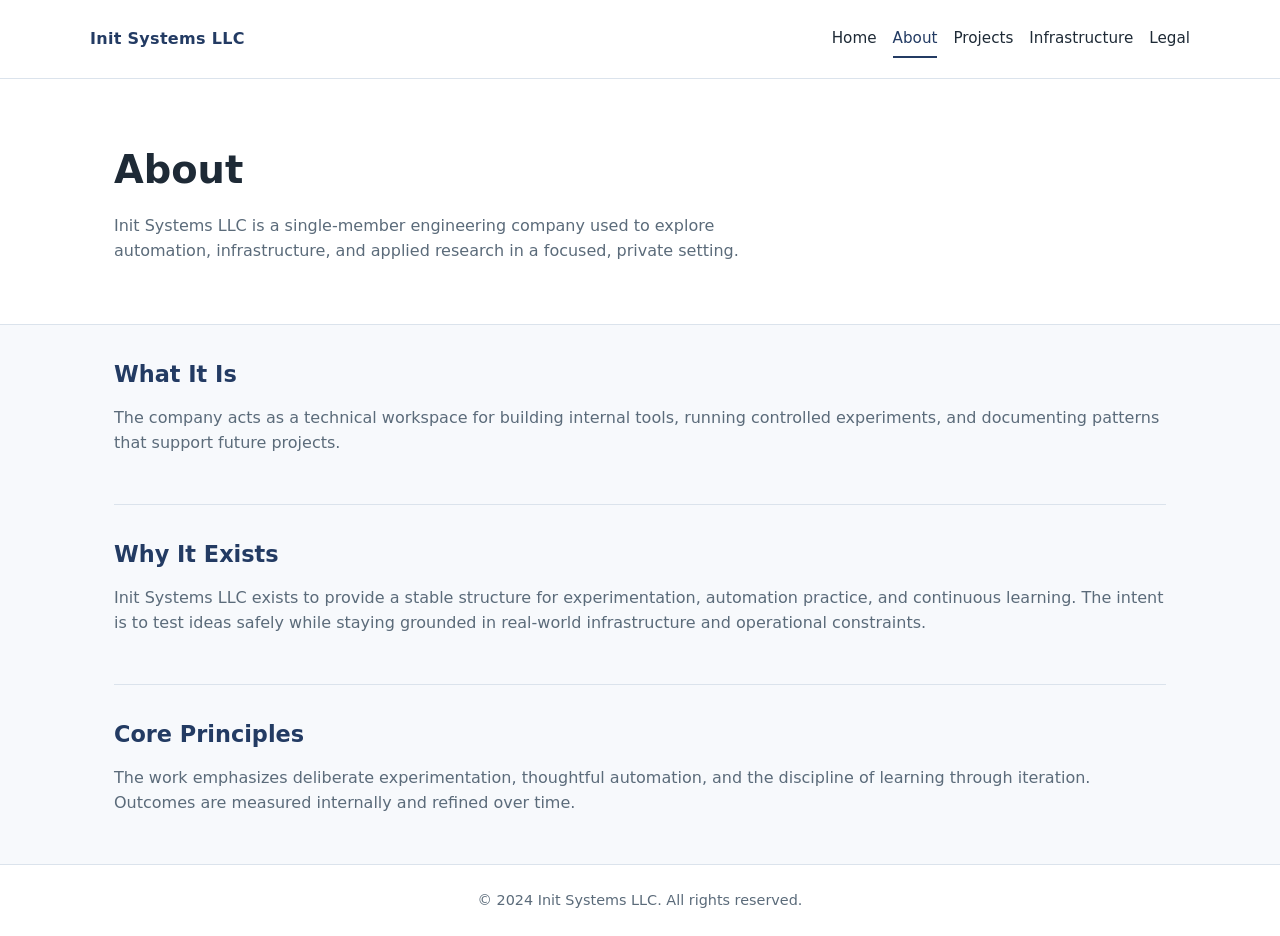
==== about.html @ 2083963a "Add static site for Init Systems LLC" ====
<!DOCTYPE html>
<html lang="en">
<head>
  <meta charset="UTF-8" />
  <meta name="viewport" content="width=device-width, initial-scale=1.0" />
  <title>About | Init Systems LLC</title>
  <link rel="stylesheet" href="assets/css/style.css" />
</head>
<body>
  <header class="site-header">
    <div class="container navbar">
      <div class="brand">Init Systems LLC</div>
      <nav class="nav-links" aria-label="Primary">
        <a href="index.html">Home</a>
        <a href="about.html" aria-current="page">About</a>
        <a href="projects.html">Projects</a>
        <a href="infrastructure.html">Infrastructure</a>
        <a href="legal.html">Legal</a>
      </nav>
    </div>
  </header>

  <section class="hero">
    <div class="container">
      <h1>About</h1>
      <p>
        Init Systems LLC is a single-member engineering company used to explore
        automation, infrastructure, and applied research in a focused, private setting.
      </p>
    </div>
  </section>

  <main class="container">
    <section class="section">
      <h2>What It Is</h2>
      <p>
        The company acts as a technical workspace for building internal tools, running
        controlled experiments, and documenting patterns that support future projects.
      </p>
    </section>

    <section class="section">
      <h2>Why It Exists</h2>
      <p>
        Init Systems LLC exists to provide a stable structure for experimentation,
        automation practice, and continuous learning. The intent is to test ideas safely
        while staying grounded in real-world infrastructure and operational constraints.
      </p>
    </section>

    <section class="section">
      <h2>Core Principles</h2>
      <p>
        The work emphasizes deliberate experimentation, thoughtful automation, and the
        discipline of learning through iteration. Outcomes are measured internally and
        refined over time.
      </p>
    </section>
  </main>

  <footer class="footer">
    <div class="container">&copy; 2024 Init Systems LLC. All rights reserved.</div>
  </footer>
</body>
</html>
---- assets/css/style.css ----
:root {
  color-scheme: light;
  --color-bg: #f7f9fc;
  --color-surface: #ffffff;
  --color-text: #1e2a36;
  --color-muted: #5b6b7a;
  --color-border: #dbe3ec;
  --color-accent: #233b63;
  --color-accent-light: #e4ebf5;
}

* {
  box-sizing: border-box;
  margin: 0;
  padding: 0;
}

body {
  font-family: system-ui, -apple-system, "Segoe UI", Roboto, Ubuntu, "Helvetica Neue", Arial, sans-serif;
  background: var(--color-bg);
  color: var(--color-text);
  line-height: 1.6;
}

a {
  color: inherit;
  text-decoration: none;
}

a:focus,
a:hover {
  color: var(--color-accent);
}

.container {
  max-width: 1100px;
  margin: 0 auto;
  padding: 0 24px;
}

.site-header {
  background: var(--color-surface);
  border-bottom: 1px solid var(--color-border);
  position: sticky;
  top: 0;
  z-index: 10;
}

.navbar {
  display: flex;
  align-items: center;
  justify-content: space-between;
  padding: 20px 0;
  gap: 20px;
}

.brand {
  font-weight: 600;
  letter-spacing: 0.3px;
  color: var(--color-accent);
}

.nav-links {
  display: flex;
  flex-wrap: wrap;
  gap: 16px;
  font-size: 0.95rem;
}

.nav-links a {
  padding: 6px 0;
  border-bottom: 2px solid transparent;
}

.nav-links a[aria-current="page"] {
  border-bottom-color: var(--color-accent);
  color: var(--color-accent);
}

.hero {
  background: var(--color-surface);
  padding: 60px 0;
  border-bottom: 1px solid var(--color-border);
}

.hero h1 {
  font-size: 2.4rem;
  margin-bottom: 12px;
}

.hero p {
  color: var(--color-muted);
  max-width: 680px;
}

main {
  padding: 48px 0 64px;
}

.section {
  padding: 32px 0;
  border-bottom: 1px solid var(--color-border);
}

.section:last-of-type {
  border-bottom: none;
}

.section h2 {
  font-size: 1.4rem;
  margin-bottom: 12px;
  color: var(--color-accent);
}

.section p {
  color: var(--color-muted);
  margin-bottom: 16px;
}

.list {
  list-style: disc;
  padding-left: 20px;
  color: var(--color-text);
}

.list li {
  margin-bottom: 8px;
}

.tag {
  display: inline-block;
  padding: 2px 8px;
  font-size: 0.75rem;
  border-radius: 999px;
  background: var(--color-accent-light);
  color: var(--color-accent);
  margin-left: 8px;
}

.footer {
  background: var(--color-surface);
  border-top: 1px solid var(--color-border);
  padding: 24px 0;
  text-align: center;
  color: var(--color-muted);
  font-size: 0.9rem;
}

@media (max-width: 720px) {
  .navbar {
    flex-direction: column;
    align-items: flex-start;
  }

  .hero h1 {
    font-size: 2rem;
  }
}
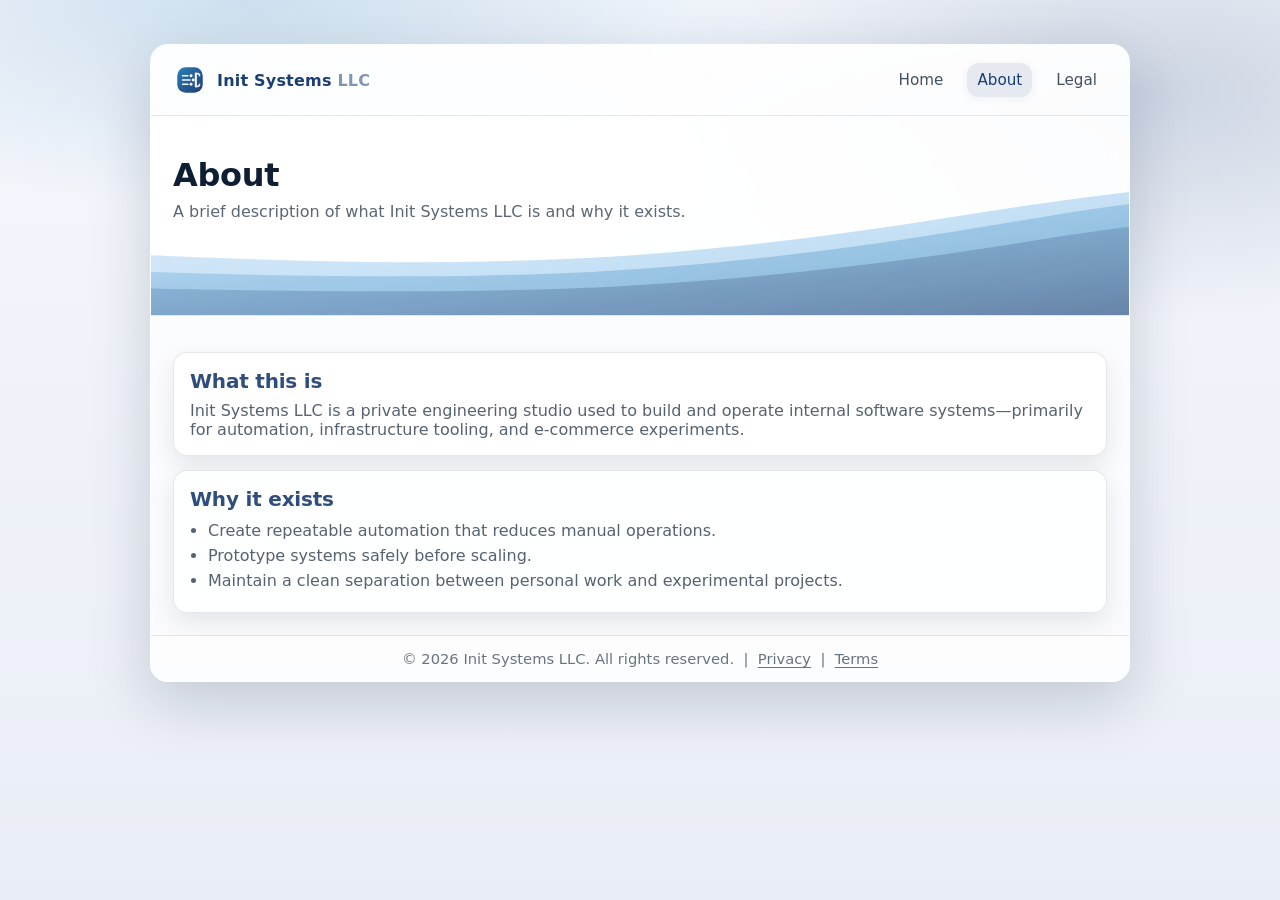
==== commit 67e55418: "Styles/Structure updates Updated styles, reduced pages, cleaned up styles" ====
--- a/about.html
+++ b/about.html
@@ -3,63 +3,68 @@
 <head>
   <meta charset="UTF-8" />
   <meta name="viewport" content="width=device-width, initial-scale=1.0" />
-  <title>About | Init Systems LLC</title>
+  <title>About • Init Systems LLC</title>
   <link rel="stylesheet" href="assets/css/style.css" />
+  <link rel="icon" href="assets/images/favicon.svg" type="image/svg+xml">
 </head>
 <body>
-  <header class="site-header">
-    <div class="container navbar">
-      <div class="brand">Init Systems LLC</div>
-      <nav class="nav-links" aria-label="Primary">
-        <a href="index.html">Home</a>
-        <a href="about.html" aria-current="page">About</a>
-        <a href="projects.html">Projects</a>
-        <a href="infrastructure.html">Infrastructure</a>
-        <a href="legal.html">Legal</a>
-      </nav>
+  <div class="page">
+    <div class="frame">
+      <header class="header">
+        <a class="brand" href="index.html">
+<svg xmlns="http://www.w3.org/2000/svg" viewBox="0 0 64 64" role="img" aria-label="Init Systems LLC">
+  <symbol id="logo" viewBox="0 0 64 64">
+    <defs>
+      <linearGradient id="lg" x1="0" y1="0" x2="1" y2="1">
+        <stop offset="0" stop-color="#2f7fb8"/>
+        <stop offset="1" stop-color="#1d3e72"/>
+      </linearGradient>
+    </defs>
+    <rect x="8" y="8" width="48" height="48" rx="16" fill="url(#lg)"/>
+    <path d="M18 24h10M18 32h14M18 40h10" stroke="#ffffff" stroke-width="3" stroke-linecap="round" opacity="0.95"/>
+    <circle cx="34" cy="24" r="2.8" fill="#fff" opacity="0.95"/>
+    <circle cx="38" cy="32" r="2.8" fill="#fff" opacity="0.95"/>
+    <circle cx="34" cy="40" r="2.8" fill="#fff" opacity="0.95"/>
+    <path d="M43 20v24" stroke="#fff" stroke-width="4" stroke-linecap="round" opacity="0.92"/>
+    <path d="M50 24c0-2.2-1.8-4-4-4h-2m6 20c0 2.2-1.8 4-4 4h-2" stroke="#fff" stroke-width="3" stroke-linecap="round" opacity="0.92"/>
+  </symbol>
+  <use href="#logo"/>
+</svg>
+          <div class="name">Init Systems <span>LLC</span></div>
+        </a>
+        <nav class="nav" aria-label="Primary">
+          <a href="index.html">Home</a>
+          <a href="about.html" aria-current="page">About</a>
+          <a href="legal.html">Legal</a>
+        </nav>
+      </header>
+
+      <section class="page-hero">
+        <h1>About</h1>
+        <p>A brief description of what Init Systems LLC is and why it exists.</p>
+      </section>
+
+      <main class="content">
+        <div class="surface">
+  <h2 class="section-title" style="margin:0 0 8px;">What this is</h2>
+  <p>Init Systems LLC is a private engineering studio used to build and operate internal software systems—primarily for automation, infrastructure tooling, and e-commerce experiments.</p>
+</div>
+
+<div class="surface">
+  <h2 class="section-title" style="margin:0 0 8px;">Why it exists</h2>
+  <ul class="list">
+    <li>Create repeatable automation that reduces manual operations.</li>
+    <li>Prototype systems safely before scaling.</li>
+    <li>Maintain a clean separation between personal work and experimental projects.</li>
+  </ul>
+</div>
+      </main>
+
+      <footer class="footer">
+        © 2026 Init Systems LLC. All rights reserved. &nbsp;|&nbsp;
+        <a href="legal.html">Privacy</a> &nbsp;|&nbsp; <a href="legal.html">Terms</a>
+      </footer>
     </div>
-  </header>
-
-  <section class="hero">
-    <div class="container">
-      <h1>About</h1>
-      <p>
-        Init Systems LLC is a single-member engineering company used to explore
-        automation, infrastructure, and applied research in a focused, private setting.
-      </p>
-    </div>
-  </section>
-
-  <main class="container">
-    <section class="section">
-      <h2>What It Is</h2>
-      <p>
-        The company acts as a technical workspace for building internal tools, running
-        controlled experiments, and documenting patterns that support future projects.
-      </p>
-    </section>
-
-    <section class="section">
-      <h2>Why It Exists</h2>
-      <p>
-        Init Systems LLC exists to provide a stable structure for experimentation,
-        automation practice, and continuous learning. The intent is to test ideas safely
-        while staying grounded in real-world infrastructure and operational constraints.
-      </p>
-    </section>
-
-    <section class="section">
-      <h2>Core Principles</h2>
-      <p>
-        The work emphasizes deliberate experimentation, thoughtful automation, and the
-        discipline of learning through iteration. Outcomes are measured internally and
-        refined over time.
-      </p>
-    </section>
-  </main>
-
-  <footer class="footer">
-    <div class="container">&copy; 2024 Init Systems LLC. All rights reserved.</div>
-  </footer>
+  </div>
 </body>
 </html>
--- a/assets/css/style.css
+++ b/assets/css/style.css
@@ -1,158 +1,400 @@
-:root {
-  color-scheme: light;
-  --color-bg: #f7f9fc;
-  --color-surface: #ffffff;
-  --color-text: #1e2a36;
-  --color-muted: #5b6b7a;
-  --color-border: #dbe3ec;
-  --color-accent: #233b63;
-  --color-accent-light: #e4ebf5;
-}
-
-* {
-  box-sizing: border-box;
+:root{
+  --bg: #e9edf5;
+  --frame: rgba(255,255,255,.72);
+  --surface: rgba(255,255,255,.86);
+  --text: #0f1f33;
+  --muted: #4d5e73;
+  --line: rgba(12, 28, 54, .10);
+  --shadow: 0 20px 60px rgba(12, 28, 54, .18);
+  --shadow-soft: 0 10px 26px rgba(12, 28, 54, .10);
+  --radius: 18px;
+
+  --primary: #1d3e72;
+  --primary-2: #2f7fb8;
+  --primary-3: #7fb9e6;
+
+  --btn: linear-gradient(180deg, #2f7fb8 0%, #1d3e72 100%);
+  --btn-hover: linear-gradient(180deg, #3890cd 0%, #214a86 100%);
+
+  --max: 980px;
+}
+
+*{ box-sizing: border-box; }
+html,body{ height:100%; }
+body{
+  margin:0;
+  font-family: system-ui, -apple-system, Segoe UI, Roboto, Helvetica, Arial, "Apple Color Emoji","Segoe UI Emoji";
+  color: var(--text);
+  background:
+    radial-gradient(900px 360px at 20% 0%, rgba(47,127,184,.20), transparent 58%),
+    radial-gradient(900px 420px at 90% 10%, rgba(29,62,114,.18), transparent 55%),
+    linear-gradient(180deg, #f4f7fc 0%, var(--bg) 100%);
+}
+
+a{ color: inherit; text-decoration: none; }
+a:hover{ color: var(--primary); }
+a:focus-visible{
+  outline: 3px solid rgba(47,127,184,.35);
+  outline-offset: 3px;
+  border-radius: 10px;
+}
+
+.page{
+  padding: 44px 18px 64px;
+}
+
+.frame{
+  max-width: var(--max);
+  margin: 0 auto;
+  border-radius: var(--radius);
+  background: var(--frame);
+  box-shadow: var(--shadow);
+  border: 1px solid rgba(255,255,255,.65);
+  overflow: hidden;
+  position: relative;
+  backdrop-filter: blur(10px);
+}
+
+.frame::before{
+  content:"";
+  position:absolute;
+  inset:0;
+  pointer-events:none;
+  background:
+    radial-gradient(800px 280px at 15% 0%, rgba(255,255,255,.85), transparent 60%),
+    radial-gradient(800px 320px at 95% 15%, rgba(255,255,255,.65), transparent 55%);
+  opacity:.55;
+}
+
+.header{
+  position: relative;
+  z-index: 2;
+  display:flex;
+  align-items:center;
+  justify-content: space-between;
+  gap: 16px;
+  padding: 18px 22px;
+  border-bottom: 1px solid var(--line);
+  background: linear-gradient(180deg, rgba(255,255,255,.75), rgba(255,255,255,.55));
+}
+
+.brand{
+  display:flex;
+  align-items:center;
+  gap: 10px;
+  min-width: 220px;
+}
+.brand svg{ width: 34px; height:34px; flex: 0 0 auto; }
+.brand .name{
+  font-weight: 750;
+  letter-spacing: .2px;
+  color: var(--primary);
+}
+.brand .name span{
+  font-weight: 700;
+  color: rgba(29,62,114,.55);
+}
+
+.nav{
+  display:flex;
+  align-items:center;
+  gap: 14px;
+  flex-wrap: wrap;
+  justify-content: flex-end;
+}
+.nav a{
+  padding: 8px 10px;
+  border-radius: 12px;
+  font-size: .95rem;
+  color: rgba(15,31,51,.78);
+}
+.nav a:hover{
+  background: rgba(47,127,184,.10);
+  color: var(--primary);
+}
+.nav a[aria-current="page"]{
+  background: rgba(29,62,114,.10);
+  color: var(--primary);
+  box-shadow: 0 2px 10px rgba(12,28,54,.06);
+}
+
+.hero{
+  position: relative;
+  z-index: 1;
+  padding: 56px 22px 42px;
+  min-height: 320px;
+  background:
+    radial-gradient(1200px 420px at 10% 20%, rgba(255,255,255,.95), rgba(255,255,255,.65) 60%, rgba(255,255,255,.35) 100%);
+}
+.hero::after{
+  content:"";
+  position:absolute;
+  inset: 0;
+  background-image: url("../images/waves.svg");
+  background-repeat: no-repeat;
+  background-position: 0%;
+  background-size: 100% auto;
+  opacity: .95;
+  pointer-events:none;
+}
+
+.hero-inner{
+  position: relative;
+  z-index: 2;
+  display:grid;
+  grid-template-columns: 1.2fr .8fr;
+  gap: 18px;
+  align-items: center;
+}
+
+.hero h1{
+  margin: 0 0 10px;
+  font-size: clamp(2.25rem, 4vw, 3.2rem);
+  letter-spacing: -0.02em;
+}
+.hero h1 .light{
+  color: rgba(47,127,184,.85);
+  font-weight: 750;
+}
+.hero p{
+  margin: 0 0 18px;
+  color: rgba(15,31,51,.68);
+  font-size: 1.05rem;
+  max-width: 54ch;
+}
+
+.cta{
+  display:inline-flex;
+  align-items:center;
+  justify-content:center;
+  gap: 10px;
+  padding: 10px 16px;
+  border-radius: 10px;
+  border: 1px solid rgba(255,255,255,.55);
+  background: var(--btn);
+  color: #fff;
+  font-weight: 650;
+  box-shadow: 0 10px 20px rgba(29,62,114,.22);
+}
+.cta:hover{ background: var(--btn-hover); color: #fff; }
+.cta:active{ transform: translateY(1px); }
+
+/* content */
+.content{
+  position: relative;
+  z-index: 2;
+  padding: 22px;
+  background: rgba(255,255,255,.10);
+}
+
+.section-title{
+  margin: 0 0 12px;
+  font-size: 1.25rem;
+  color: rgba(29,62,114,.92);
+  letter-spacing: -0.01em;
+}
+
+.grid{
+  display:grid;
+  grid-template-columns: repeat(2, minmax(0,1fr));
+  gap: 14px;
+}
+
+.card{
+  background: var(--surface);
+  border: 1px solid rgba(12,28,54,.10);
+  border-radius: 14px;
+  padding: 16px 16px 14px;
+  box-shadow: var(--shadow-soft);
+  display:flex;
+  gap: 12px;
+}
+.card .icon{
+  width: 40px;
+  height: 40px;
+  border-radius: 12px;
+  background: rgba(47,127,184,.12);
+  display:grid;
+  place-items:center;
+  color: var(--primary);
+  border: 1px solid rgba(47,127,184,.16);
+  flex: 0 0 auto;
+}
+.card .icon svg{ width: 22px; height: 22px; }
+.card h3{
+  margin: 0 0 4px;
+  font-size: 1.02rem;
+}
+.card p{
   margin: 0;
-  padding: 0;
-}
-
-body {
-  font-family: system-ui, -apple-system, "Segoe UI", Roboto, Ubuntu, "Helvetica Neue", Arial, sans-serif;
-  background: var(--color-bg);
-  color: var(--color-text);
-  line-height: 1.6;
-}
-
-a {
-  color: inherit;
-  text-decoration: none;
-}
-
-a:focus,
-a:hover {
-  color: var(--color-accent);
-}
-
-.container {
-  max-width: 1100px;
-  margin: 0 auto;
-  padding: 0 24px;
-}
-
-.site-header {
-  background: var(--color-surface);
-  border-bottom: 1px solid var(--color-border);
-  position: sticky;
-  top: 0;
-  z-index: 10;
-}
-
-.navbar {
-  display: flex;
-  align-items: center;
-  justify-content: space-between;
-  padding: 20px 0;
-  gap: 20px;
-}
-
-.brand {
-  font-weight: 600;
-  letter-spacing: 0.3px;
-  color: var(--color-accent);
-}
-
-.nav-links {
-  display: flex;
-  flex-wrap: wrap;
-  gap: 16px;
-  font-size: 0.95rem;
-}
-
-.nav-links a {
-  padding: 6px 0;
-  border-bottom: 2px solid transparent;
-}
-
-.nav-links a[aria-current="page"] {
-  border-bottom-color: var(--color-accent);
-  color: var(--color-accent);
-}
-
-.hero {
-  background: var(--color-surface);
-  padding: 60px 0;
-  border-bottom: 1px solid var(--color-border);
-}
-
-.hero h1 {
-  font-size: 2.4rem;
-  margin-bottom: 12px;
-}
-
-.hero p {
-  color: var(--color-muted);
-  max-width: 680px;
-}
-
-main {
-  padding: 48px 0 64px;
-}
-
-.section {
-  padding: 32px 0;
-  border-bottom: 1px solid var(--color-border);
-}
-
-.section:last-of-type {
-  border-bottom: none;
-}
-
-.section h2 {
-  font-size: 1.4rem;
-  margin-bottom: 12px;
-  color: var(--color-accent);
-}
-
-.section p {
-  color: var(--color-muted);
-  margin-bottom: 16px;
-}
-
-.list {
-  list-style: disc;
-  padding-left: 20px;
-  color: var(--color-text);
-}
-
-.list li {
-  margin-bottom: 8px;
-}
-
-.tag {
+  color: rgba(15,31,51,.66);
+  font-size: .98rem;
+}
+
+.surface{
+  margin-top: 14px;
+  background: rgba(255,255,255,.78);
+  border: 1px solid rgba(12,28,54,.10);
+  border-radius: 14px;
+  padding: 16px;
+  box-shadow: 0 10px 26px rgba(12,28,54,.10);
+}
+
+.surface p{ margin: 0; color: rgba(15,31,51,.70); }
+
+.footer{
+  position: relative;
+  z-index: 2;
+  padding: 14px 20px;
+  text-align: center;
+  border-top: 1px solid var(--line);
+  color: rgba(15,31,51,.62);
+  font-size: .92rem;
+  background: linear-gradient(180deg, rgba(255,255,255,.55), rgba(255,255,255,.40));
+}
+
+.footer a{
+  color: rgba(15,31,51,.62);
+  text-decoration: underline;
+  text-underline-offset: 3px;
+}
+.footer a:hover{ color: var(--primary); }
+
+/* page header (non-home) */
+.page-hero{
+  padding: 40px 22px 18px;
+  min-height: 200px;
+  background:
+    radial-gradient(1200px 420px at 10% 20%, rgba(255,255,255,.95), rgba(255,255,255,.65) 60%, rgba(255,255,255,.35) 100%);
+  border-bottom: 1px solid var(--line);
+  position: relative;
+}
+.page-hero::after{
+  content:"";
+  position:absolute;
+  inset:0;
+  background-image: url("../images/waves.svg");
+  background-repeat:no-repeat;
+  background-position: right bottom;
+  background-size: 100% auto;
+  opacity: .70;
+  pointer-events:none;
+}
+.page-hero h1{
+  position: relative;
+  z-index: 2;
+  margin:0 0 8px;
+  font-size: 2rem;
+  letter-spacing: -0.01em;
+}
+.page-hero p{
+  position: relative;
+  z-index: 2;
+  margin:0;
+  color: rgba(15,31,51,.68);
+  max-width: 72ch;
+}
+
+.list{
+  margin: 10px 0 0;
+  padding-left: 18px;
+  color: rgba(15,31,51,.70);
+}
+.list li{ margin: 6px 0; }
+
+@media (max-width: 860px){
+  .hero-inner{ grid-template-columns: 1fr; }
+  .hero::after{ background-size: 100% auto; opacity: .75; }
+  .page-hero::after{ background-size: 100% auto; }
+  .brand{ min-width: auto; }
+}
+
+@media (max-width: 720px){
+  .nav{ justify-content: flex-start; }
+  .grid{ grid-template-columns: 1fr; }
+  .page{ padding: 28px 14px 48px; }
+}
+.nav-mobile{ display:none; }
+
+@media (max-width: 720px){
+  .nav-desktop{ display:none; }
+  .nav-mobile{ display:block; }
+}
+
+/* Hamburger button */
+.nav-mobile summary{
+  list-style: none;
+  cursor: pointer;
+  padding: 10px 12px;
+  border-radius: 12px;
+  border: 1px solid rgba(12,28,54,.10);
+  background: rgba(255,255,255,.65);
+  box-shadow: 0 6px 16px rgba(12,28,54,.10);
+}
+.nav-mobile summary::-webkit-details-marker{ display:none; }
+
+.hamburger{
+  width: 22px;
+  height: 14px;
   display: inline-block;
-  padding: 2px 8px;
-  font-size: 0.75rem;
+  position: relative;
+}
+.hamburger::before,
+.hamburger::after{
+  content:"";
+  position: absolute;
+  left:0; right:0;
+  height: 2px;
+  background: rgba(15,31,51,.78);
   border-radius: 999px;
-  background: var(--color-accent-light);
-  color: var(--color-accent);
-  margin-left: 8px;
-}
-
-.footer {
-  background: var(--color-surface);
-  border-top: 1px solid var(--color-border);
-  padding: 24px 0;
-  text-align: center;
-  color: var(--color-muted);
-  font-size: 0.9rem;
-}
-
-@media (max-width: 720px) {
-  .navbar {
+}
+.hamburger::before{ top:0; box-shadow: 0 6px 0 rgba(15,31,51,.78); }
+.hamburger::after{ bottom:0; }
+
+/* Dropdown panel */
+.nav-panel{
+  position: absolute;
+  right: 22px;
+  top: 64px;
+  width: min(260px, calc(100vw - 44px));
+  background: rgba(255,255,255,.92);
+  border: 1px solid rgba(12,28,54,.10);
+  border-radius: 14px;
+  box-shadow: 0 20px 50px rgba(12,28,54,.18);
+  padding: 8px;
+  display: grid;
+  gap: 4px;
+  z-index: 50;
+}
+
+.nav-panel a{
+  padding: 10px 10px;
+  border-radius: 12px;
+  color: rgba(15,31,51,.78);
+}
+.nav-panel a:hover{
+  background: rgba(47,127,184,.10);
+  color: var(--primary);
+}
+
+.nav-mobile[open] summary{
+  background: rgba(47,127,184,.10);
+}
+
+@media (max-width: 640px) {
+  .header{
     flex-direction: column;
     align-items: flex-start;
+    gap: 10px;
   }
 
-  .hero h1 {
-    font-size: 2rem;
+  .nav{
+    width: 100%;
+    justify-content: flex-start; /* or center if you prefer */
+    gap: 10px;
   }
-}
+
+  .nav a{
+    flex: 0 0 auto;
+  }
+}
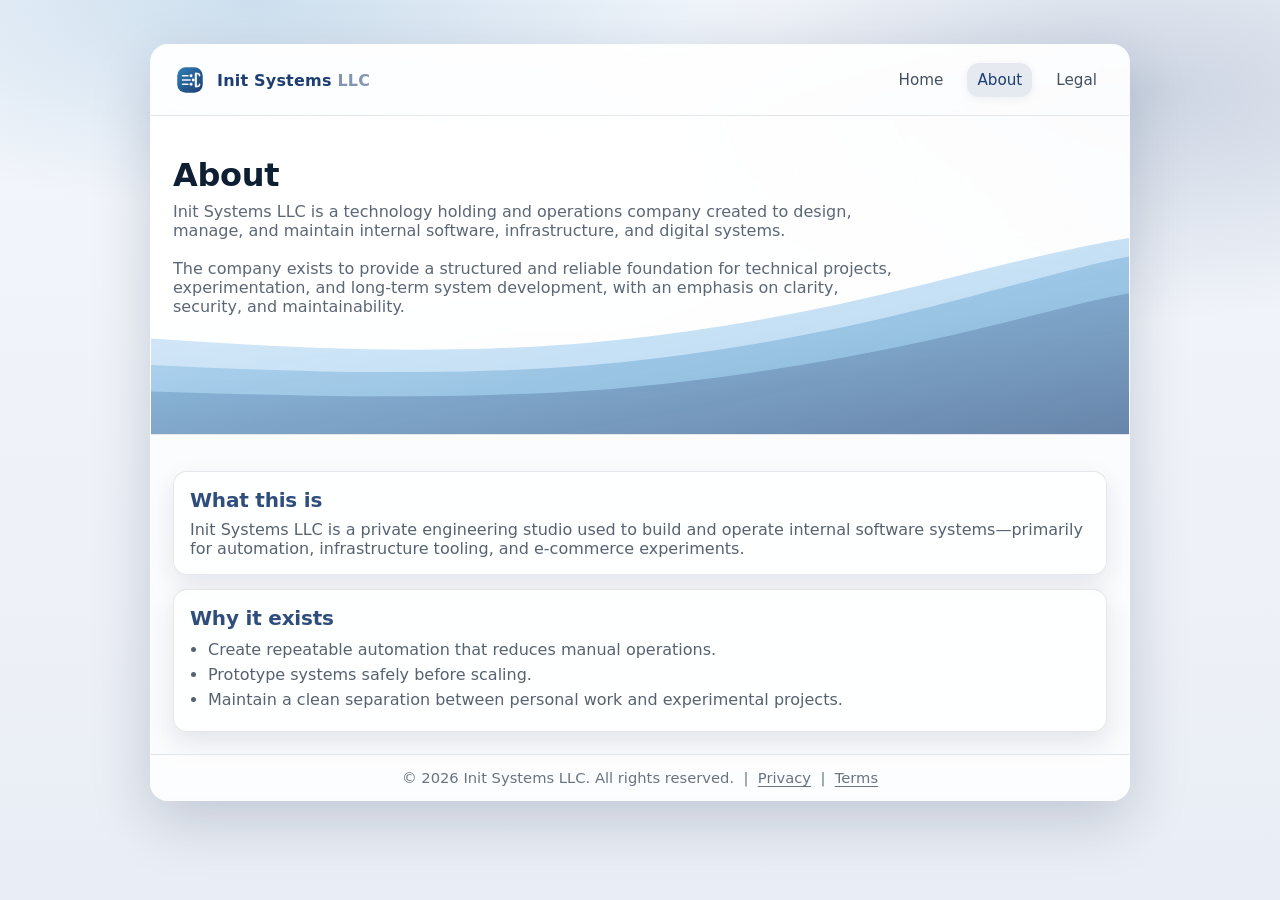
==== commit bfe9fe8f: "Updated about description" ====
--- a/about.html
+++ b/about.html
@@ -41,7 +41,11 @@
 
       <section class="page-hero">
         <h1>About</h1>
-        <p>A brief description of what Init Systems LLC is and why it exists.</p>
+        <p>Init Systems LLC is a technology holding and operations company created to design, manage, and maintain internal software, infrastructure, and digital systems.
+</p>
+<br />
+<p style="margin-bottom: 100px;">
+The company exists to provide a structured and reliable foundation for technical projects, experimentation, and long-term system development, with an emphasis on clarity, security, and maintainability.</p>
       </section>
 
       <main class="content">
